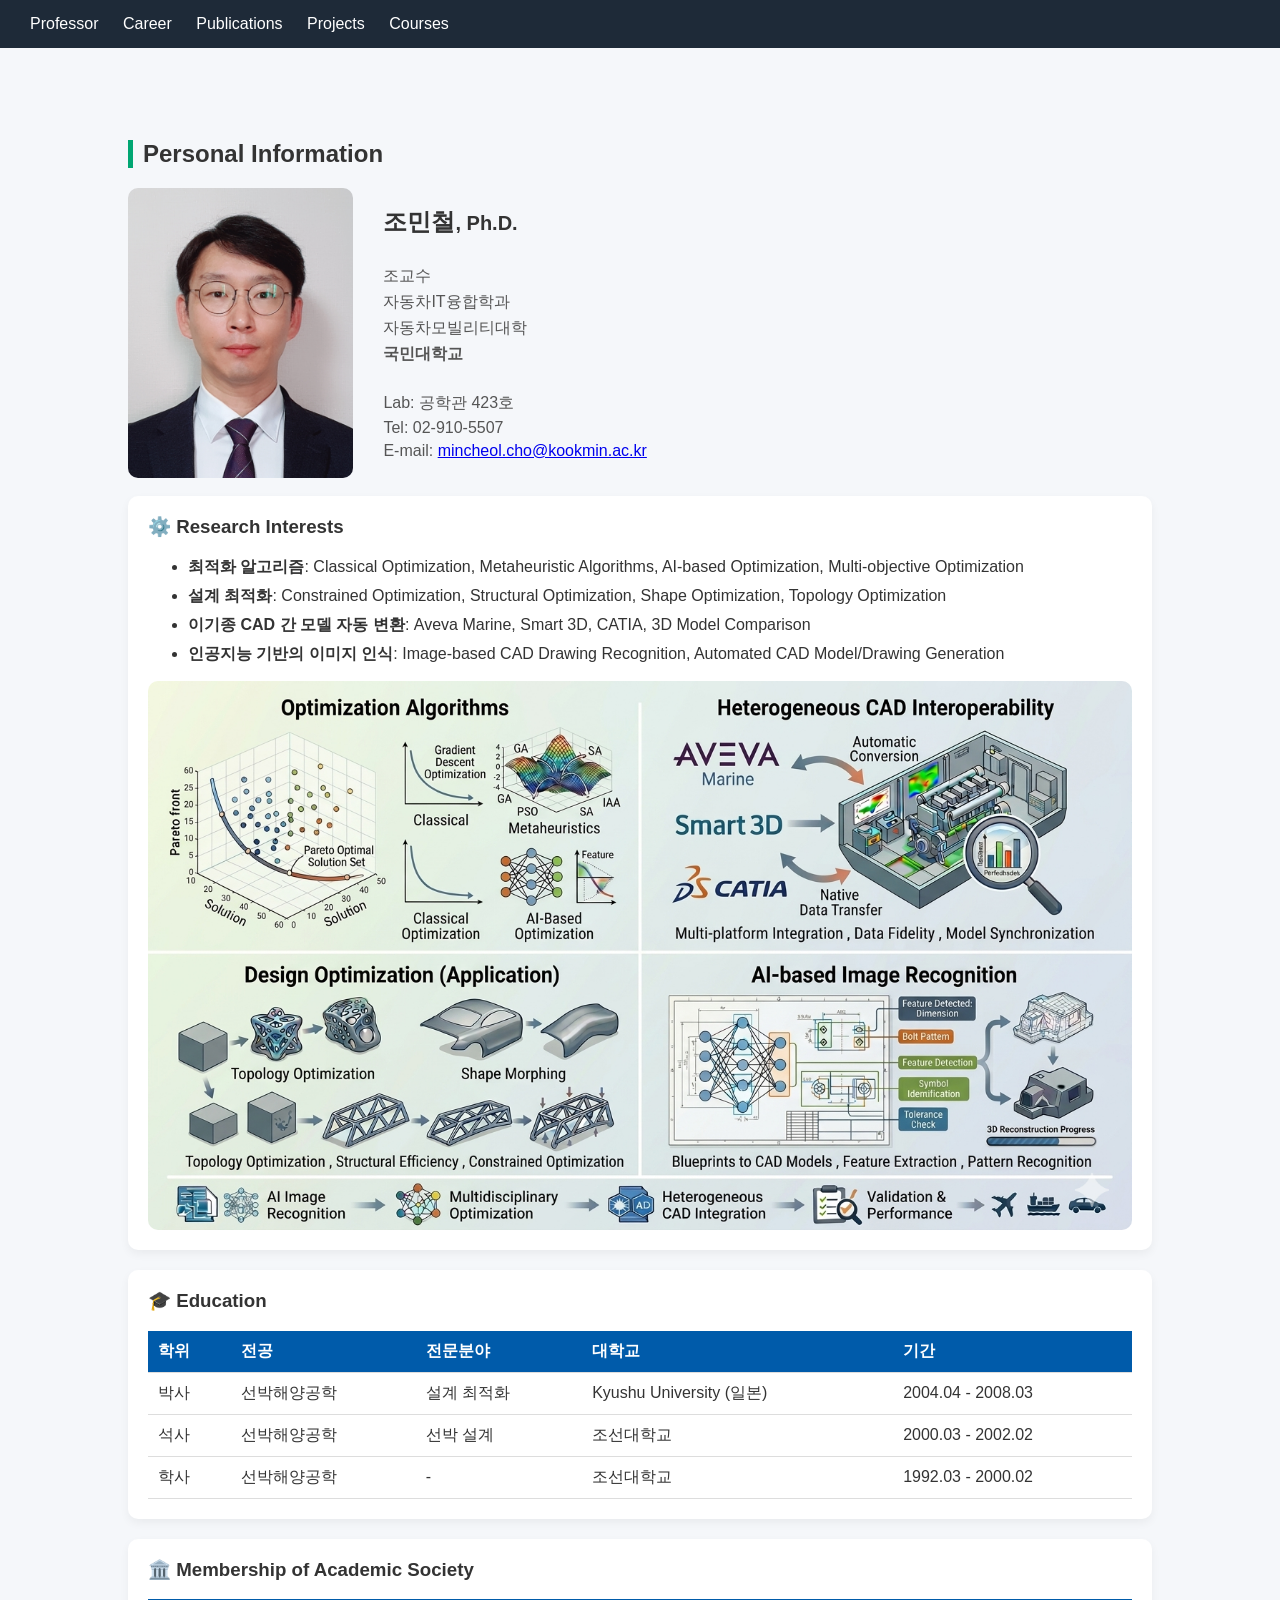
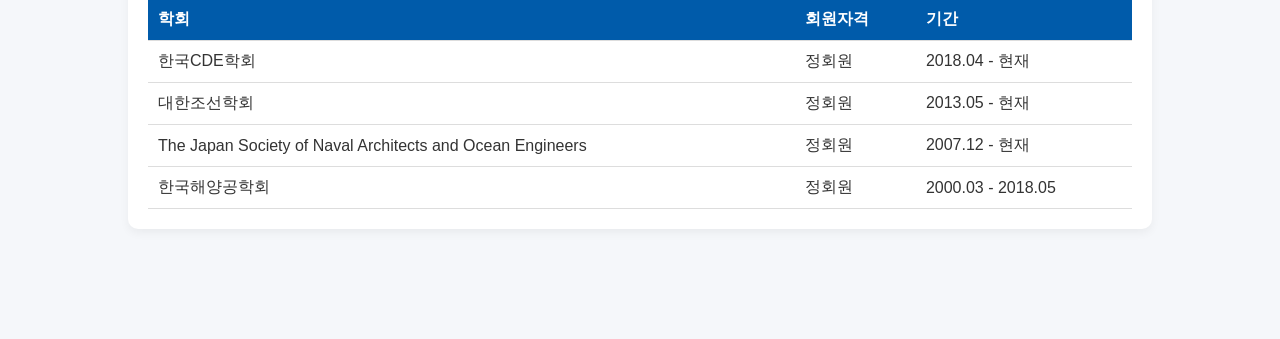
==== index.html @ 3173c576 "Add files via upload" ====
<!DOCTYPE html>
<html lang="kr">

<head>
<meta charset="UTF-8">
<meta name="viewport" content="width=device-width, initial-scale=1.0">
<title>FindX - Professor</title>
<link rel="stylesheet" href="style.css">
<link rel="icon" href="./img/kmu.ico" type="image/x-icon">
</head>

<body>

<!-- 네비게이션 -->
<nav>
    <a href="index.html">Professor</a>

    <div class="dropdown">
        <a href="career.html">Career</a>
        <div class="dropdown-content">
            <a href="career.html#industry">Industry</a>
            <a href="career.html#teaching">Teaching</a>
            <a href="career.html#service">Service</a>
        </div>
    </div>

    <div class="dropdown">
        <a href="publications.html">Publications</a>
        <div class="dropdown-content">
            <a href="publications.html#journal">Journal Articles</a>
            <a href="publications.html#conference">Conference Papers</a>
            <a href="publications.html#patent">Patents</a>
            <a href="publications.html#copyright">Copyrights</a>
        </div>
    </div>

    <a href="projects.html">Projects</a>
    <a href="courses.html">Courses</a>
</nav>

<div class="container">

<!-- 소개 -->
<section id="professor" class="section">
    <h2>Personal Information</h2>

    <div class="profile">
        <img src="./img/cho.png">

        <div class="profile-info">
            <p><h1>조민철<small>, Ph.D.</small></h1></p>
			<br>
            <p>조교수</p>
            <p>자동차IT융합학과</p>
            <p>자동차모빌리티대학</p>
            <p><strong>국민대학교</strong></p>
			<br>
			<p>Lab: 공학관 423호</p>
            <p>Tel: 02-910-5507</p>
            <p>E-mail: <a href="mailto:mincheol.cho@kookmin.ac.kr">mincheol.cho@kookmin.ac.kr</a></p>
        </div>
    </div>
	<br>

    <div class="card">
        <h3>⚙️ Research Interests</h3>
		<ul>
			<li><strong>최적화 알고리즘</strong>: Classical Optimization, Metaheuristic Algorithms, AI-based Optimization, Multi-objective Optimization</li>
			<li><strong>설계 최적화</strong>: Constrained Optimization, Structural Optimization, Shape Optimization, Topology Optimization</li>
			<li><strong>이기종 CAD 간 모델 자동 변환</strong>: Aveva Marine, Smart 3D, CATIA, 3D Model Comparison</li>
			<li><strong>인공지능 기반의 이미지 인식</strong>: Image-based CAD Drawing Recognition, Automated CAD Model/Drawing Generation</li>
		</ul>
		
		<div class="profile">
			<img src="./img/research_interests.png">
		</div>
    </div>

    <div class="card">
        <h3>🎓 Education</h3>
        <table>
            <tr><th>학위</th><th>전공</th><th>전문분야</th><th>대학교</th><th>기간</th></tr>
            <tr><td>박사</td><td>선박해양공학</td><td>설계 최적화</td><td>Kyushu University (일본)</td><td>2004.04 - 2008.03</td></tr>
            <tr><td>석사</td><td>선박해양공학</td><td>선박 설계</td><td>조선대학교</td><td>2000.03 - 2002.02</td></tr>
            <tr><td>학사</td><td>선박해양공학</td><td>-</td><td>조선대학교</td><td>1992.03 - 2000.02</td></tr>
        </table>
    </div>

    <div class="card">
        <h3>🏛️ Membership of Academic Society</h3>
        <table>
            <tr><th>학회</th><th>회원자격</th><th>기간</th></tr>
            <tr><td>한국CDE학회</td><td>정회원</td><td>2018.04 - 현재</td></tr>
            <tr><td>대한조선학회</td><td>정회원</td><td>2013.05 - 현재</td></tr>
            <tr><td>The Japan Society of Naval Architects and Ocean Engineers</td><td>정회원</td><td>2007.12 - 현재</td></tr>
            <tr><td>한국해양공학회</td><td>정회원</td><td>2000.03 - 2018.05</td></tr>
        </table>
    </div>

</section>

</div> <!-- container -->

</body>
</html>
---- style.css ----
body {
    margin: 0;
    font-family: 'Noto Sans KR', sans-serif;
    background: #F5F7Fa;
    color: #333;
}

/* 네비게이션 */
nav {
    position: fixed;
    width: 100%;
    top: 0;
    background: #1E2A38;
    padding: 15px 30px;
    z-index: 1000;
}

nav a {
    color: white;
    margin-right: 20px;
    text-decoration: none;
    font-weight: 500;
}

nav a:hover {
    color: #00C3FF;
}

/* 전체 레이아웃 */
.container {
    max-width: 1024px;
    margin: 100px auto 30px;
    padding: 20px;
}

/* 섹션 */
.section {
    margin-bottom: 60px;
	scroll-margin-top: 80px; /* 네비게이션 높이보다 약간 크게 */
}

.section h2 {
    border-left: 5px solid #00A672;
    padding-left: 10px;
    margin-bottom: 20px;
}

/* 프로필 */
.profile {
    display: flex;
    gap: 30px;
    align-items: center;
    flex-wrap: wrap;
}

.profile img {
    height: 290px;
    border-radius: 10px;
}

.profile-info h1 {
    margin: 0;
    font-size: 24px;
}

.profile-info {
    margin: 0;
    font-size: 16px;
}

.profile-info p {
    margin: 5px 0;
    color: #555;
}

/* 카드 */
.card {
    background: white;
    padding: 20px;
    margin-bottom: 20px;
    border-radius: 10px;
    box-shadow: 0 4px 10px rgba(0,0,0,0.05);
}

.card h2, .card h3 {
    margin-top: 0;
}

.card img {
    width: 100%;   /* 카드 폭에 맞춤 */
    height: auto;  /* 비율 유지 */
    display: block; /* 불필요한 여백 제거 */
}

/* 테이블 */
table {
    width: 100%;
    border-collapse: collapse;
}

th {
    /* background: #004FA1; */
	background: #005BAA;
    color: white;
}

th, td {
    padding: 10px;
    border-bottom: 1px solid #ddd;
	text-align: left;	
}

li {
    margin-bottom: 8px;
}

/* 논문 리스트 */
.paper-sci {
    padding: 15px;
    border-left: 4px solid #F49A39;
    margin-bottom: 10px;
    background: white;
    border-radius: 5px;
}

.paper-kci {
    padding: 15px;
    border-left: 4px solid #FFD13D;
    margin-bottom: 10px;
    background: white;
    border-radius: 5px;
}

.paper-int {
    padding: 15px;
    border-left: 4px solid #4B90D3;
    margin-bottom: 10px;
    background: white;
    border-radius: 5px;
}

.paper-dom {
    padding: 15px;
    border-left: 4px solid #A0D9F6;
    margin-bottom: 10px;
    background: white;
    border-radius: 5px;
}

.patent {
    padding: 15px;
    border-left: 4px solid #9D9D9D;
    margin-bottom: 10px;
    background: white;
    border-radius: 5px;
}

.copyright {
    padding: 15px;
    border-left: 4px solid #DBDBDB;
    margin-bottom: 10px;
    background: white;
    border-radius: 5px;
}

.paper-sci span, .paper-kci span, .paper-int span, .paper-dom span, .patent span, .copyright span {
    display: block;
    padding-left: 15px;
}

/* 강의과목 */
.course-curr {
	padding-top: 10px;
	padding-bottom: 0px;
	border-left: 4px solid #BCED67;
	border-radius: 5px;
    display: flex;
	gap: 20px;
}

.course {
	padding-top: 10px;
	padding-bottom: 0px;
	border-left: 4px solid #FFFFFF;
	border-radius: 5px;
    display: flex;
	gap: 20px;
}

/* 프로젝트 카드 */
.project-item {
    display: flex;
    gap: 20px;
    align-items: flex-start;
}

/* 이미지 영역 */
.project-img img {
    width: 400px;
    height: auto;
    border-radius: 8px;
}

/* 텍스트 영역 */
.project-content {
    flex: 1;
    text-align: left;
}

/* 리스트 간격 정리 */
.project-content ul {
    margin: 5px 0 0 0;
    padding-left: 20px;
}

.project-content li {
    margin: 3px 0;
}

/* 제목 간격 */
.project-content h3 {
    margin-top: 0;
}

/* 반응형 */
@media (max-width: 768px) {
    .profile {
        flex-direction: column;
        align-items: flex-start;
    }

    .system {
        flex-direction: column;
    }

    nav {
        text-align: center;
    }
}

/* 드롭다운 */
.dropdown {
    display: inline-block;
    position: relative;
}

.dropdown-content {
    display: none;
    position: absolute;
    background-color: #1E2A38;
    <!-- min-width: 150px; -->
    top: 100%;
    left: 0;
    box-shadow: 0px 8px 16px rgba(0,0,0,0.2);
	white-space: nowrap;
}

.dropdown-content a {
    display: block;
    padding: 10px;
    color: white;
}

.dropdown-content a:hover {
    background-color: #2F3E50;
}

/* hover 시 표시 */
.dropdown:hover .dropdown-content {
    display: block;
}
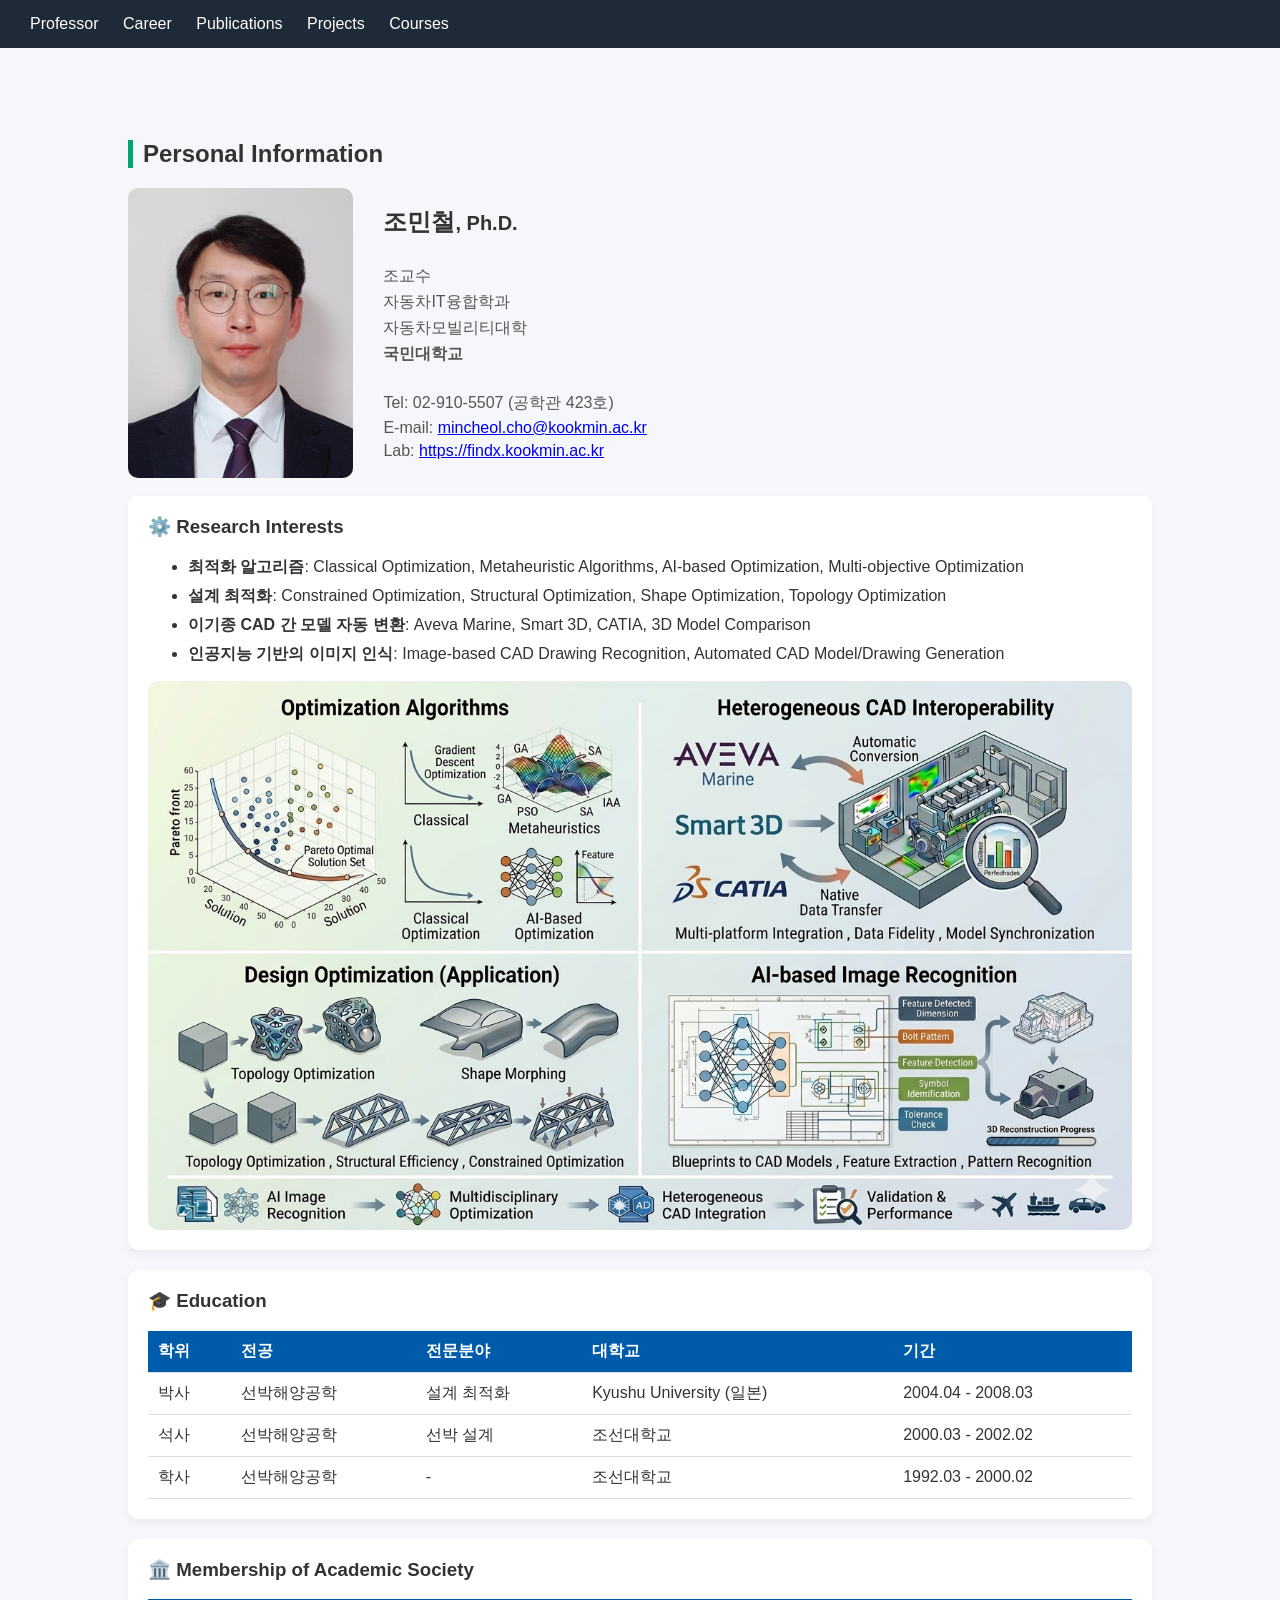
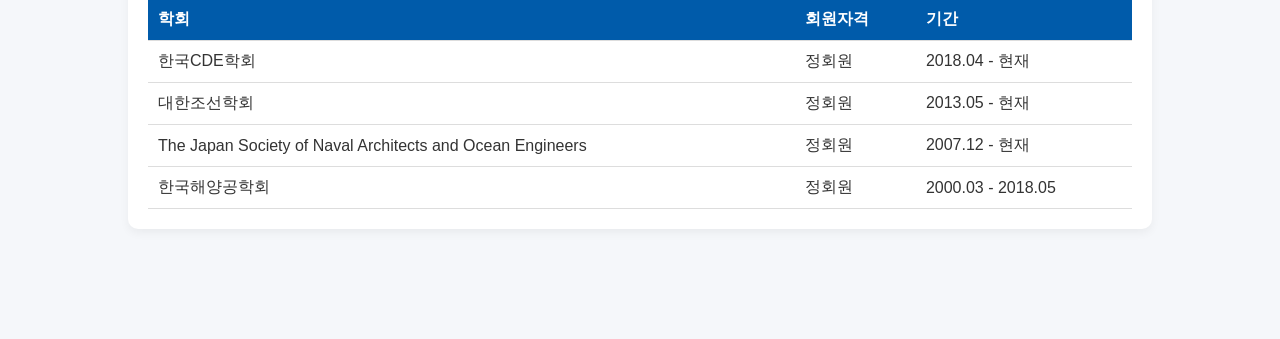
==== commit 071c5e5a: "Add files via upload" ====
--- a/index.html
+++ b/index.html
@@ -55,9 +55,9 @@
             <p>자동차모빌리티대학</p>
             <p><strong>국민대학교</strong></p>
 			<br>
-			<p>Lab: 공학관 423호</p>
-            <p>Tel: 02-910-5507</p>
+            <p>Tel: 02-910-5507 (공학관 423호)</p>
             <p>E-mail: <a href="mailto:mincheol.cho@kookmin.ac.kr">mincheol.cho@kookmin.ac.kr</a></p>
+            <p>Lab: <a href="https://findx.kookmin.ac.kr">https://findx.kookmin.ac.kr</a></p>
         </div>
     </div>
 	<br>
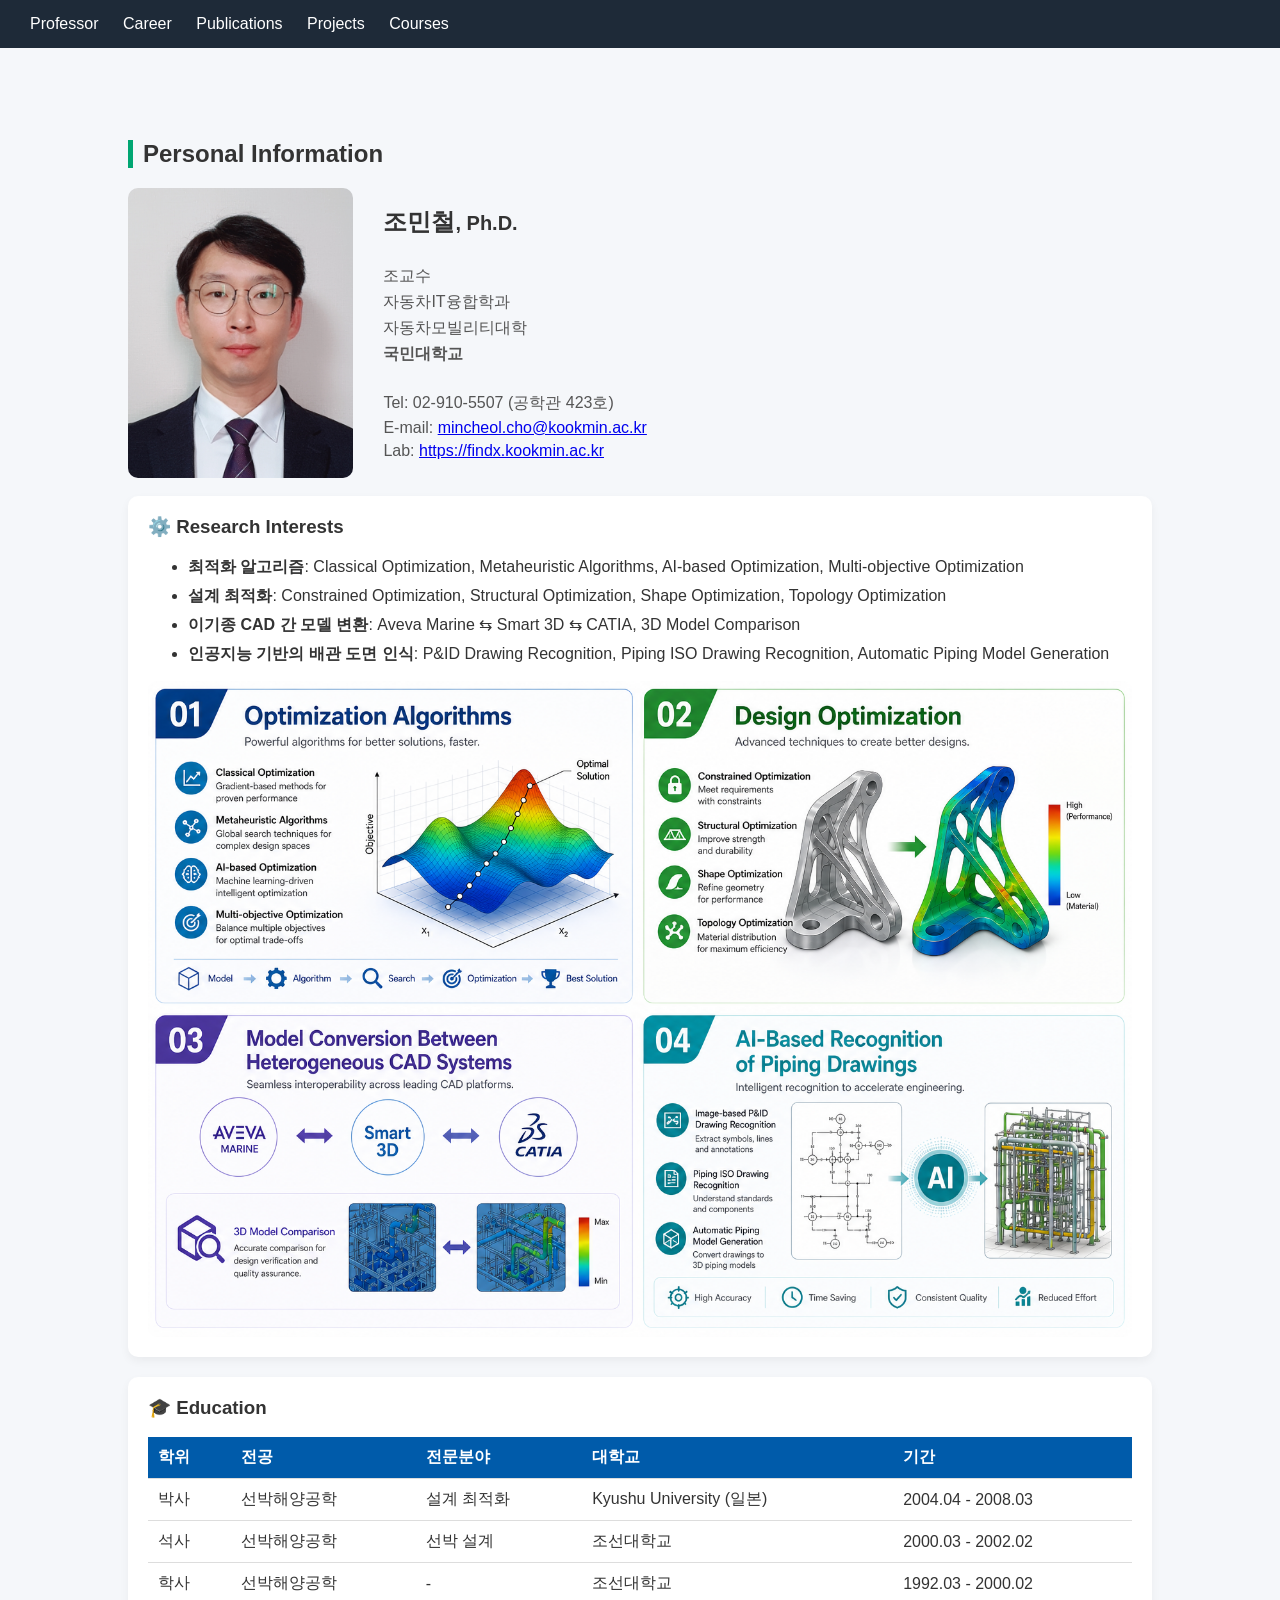
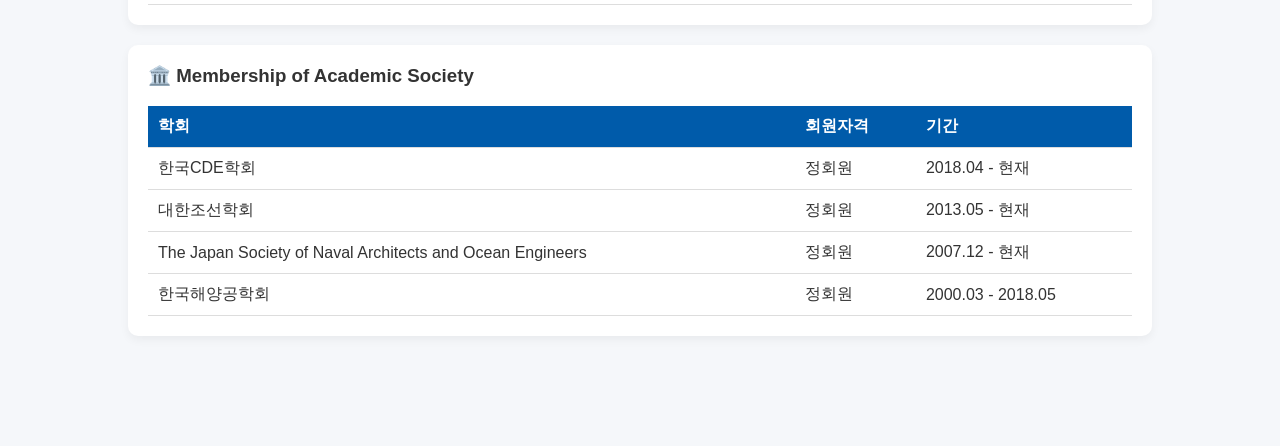
==== commit 214aee08: "Add files via upload" ====
--- a/index.html
+++ b/index.html
@@ -67,8 +67,8 @@
 		<ul>
 			<li><strong>최적화 알고리즘</strong>: Classical Optimization, Metaheuristic Algorithms, AI-based Optimization, Multi-objective Optimization</li>
 			<li><strong>설계 최적화</strong>: Constrained Optimization, Structural Optimization, Shape Optimization, Topology Optimization</li>
-			<li><strong>이기종 CAD 간 모델 자동 변환</strong>: Aveva Marine, Smart 3D, CATIA, 3D Model Comparison</li>
-			<li><strong>인공지능 기반의 이미지 인식</strong>: Image-based CAD Drawing Recognition, Automated CAD Model/Drawing Generation</li>
+			<li><strong>이기종 CAD 간 모델 변환</strong>: Aveva Marine ⇆ Smart 3D ⇆ CATIA, 3D Model Comparison</li>
+			<li><strong>인공지능 기반의 배관 도면 인식</strong>: P&ID Drawing Recognition, Piping ISO Drawing Recognition, Automatic Piping Model Generation</li>
 		</ul>
 		
 		<div class="profile">
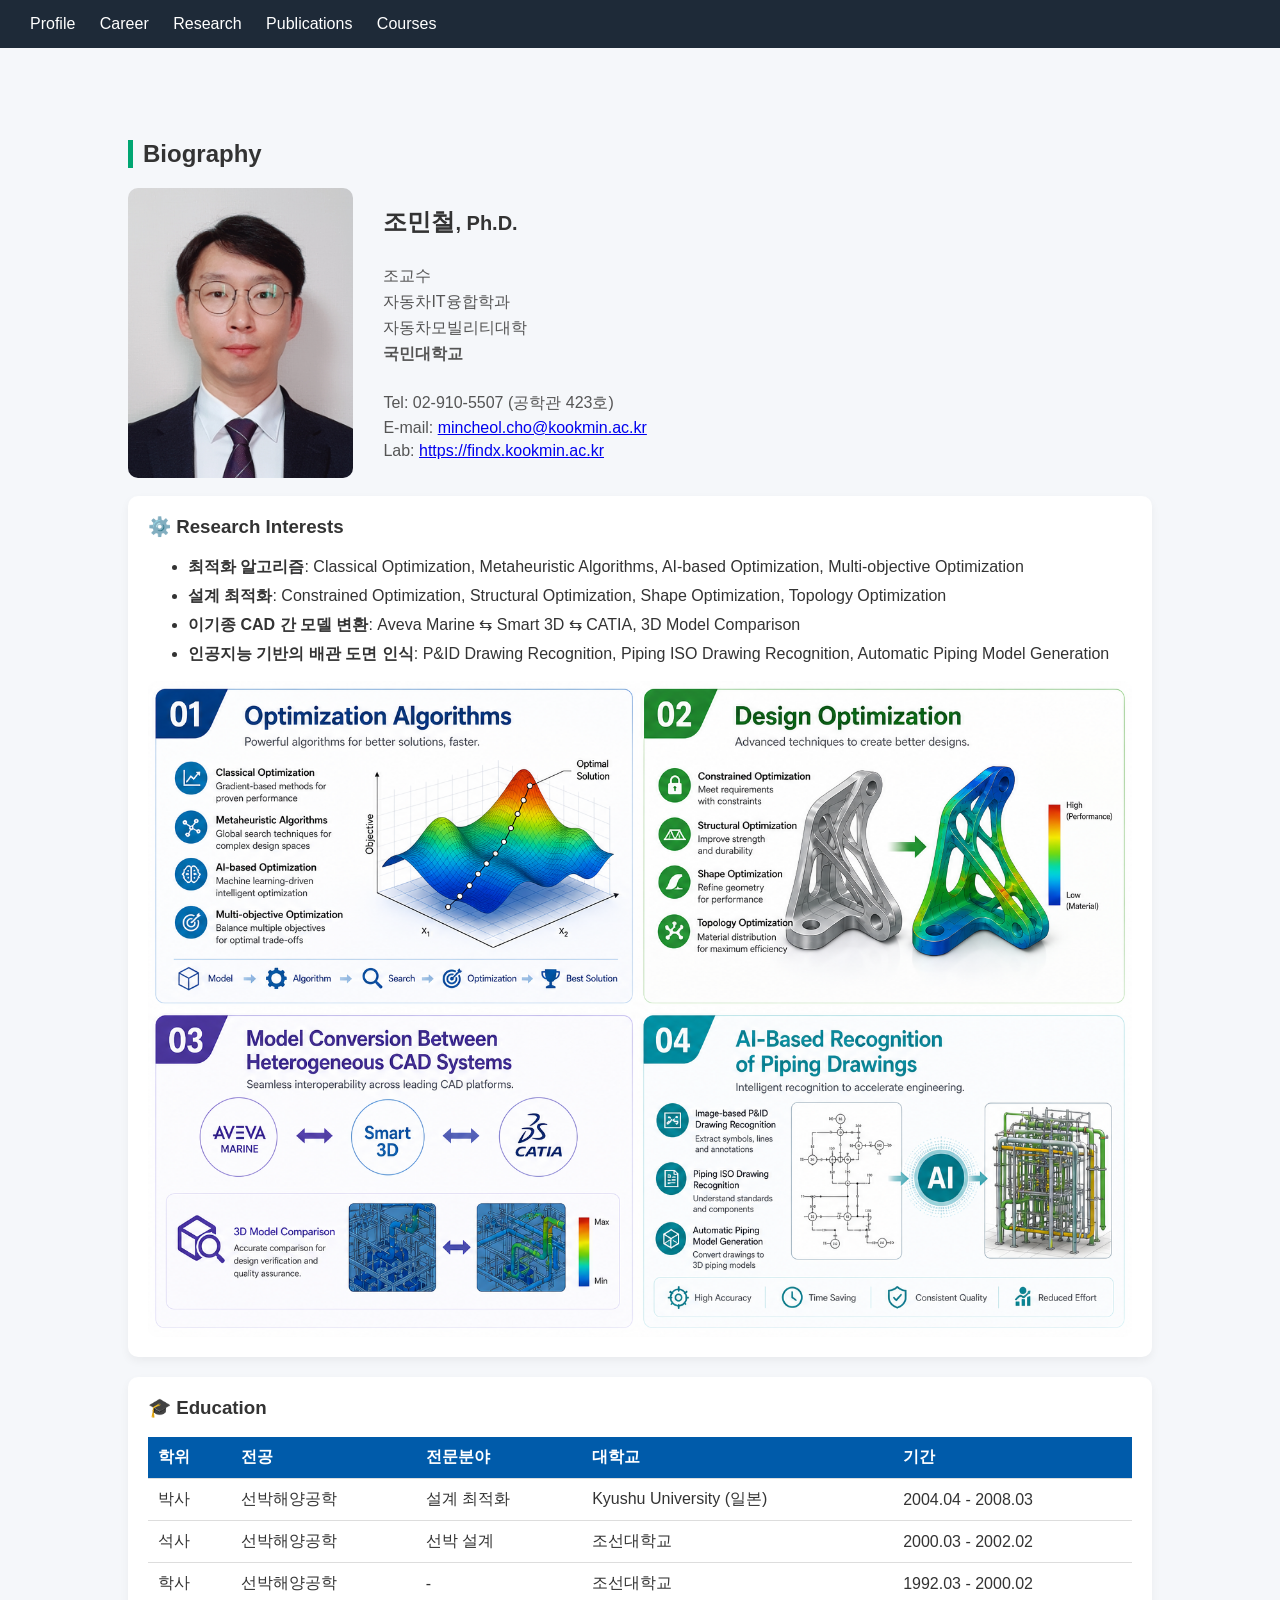
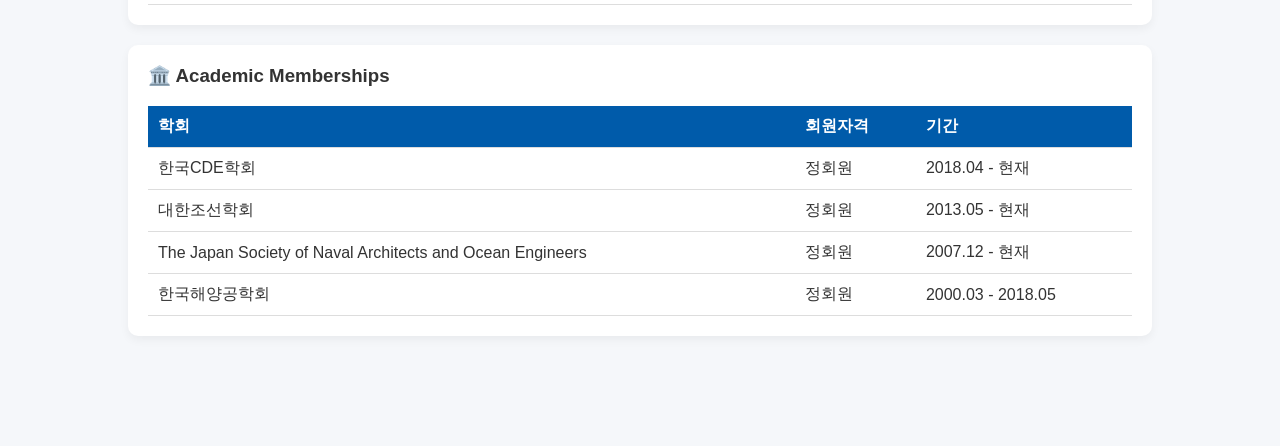
==== commit 6fa0546d: "Add files via upload" ====
--- a/index.html
+++ b/index.html
@@ -4,7 +4,7 @@
 <head>
 <meta charset="UTF-8">
 <meta name="viewport" content="width=device-width, initial-scale=1.0">
-<title>FindX - Professor</title>
+<title>FindX - Profile</title>
 <link rel="stylesheet" href="style.css">
 <link rel="icon" href="./img/kmu.ico" type="image/x-icon">
 </head>
@@ -13,7 +13,7 @@
 
 <!-- 네비게이션 -->
 <nav>
-    <a href="index.html">Professor</a>
+    <a href="index.html">Profile</a>
 
     <div class="dropdown">
         <a href="career.html">Career</a>
@@ -21,6 +21,14 @@
             <a href="career.html#industry">Industry</a>
             <a href="career.html#teaching">Teaching</a>
             <a href="career.html#service">Service</a>
+        </div>
+    </div>
+
+    <div class="dropdown">
+        <a href="research.html">Research</a>
+        <div class="dropdown-content">
+            <a href="research.html#Projects">Research Projects</a>
+            <a href="research.html#Collaborations">Collaborations</a>
         </div>
     </div>
 
@@ -34,15 +42,14 @@
         </div>
     </div>
 
-    <a href="projects.html">Projects</a>
     <a href="courses.html">Courses</a>
 </nav>
 
 <div class="container">
 
 <!-- 소개 -->
-<section id="professor" class="section">
-    <h2>Personal Information</h2>
+<section id="profile" class="section">
+    <h2>Biography</h2>
 
     <div class="profile">
         <img src="./img/cho.png">
@@ -87,7 +94,7 @@
     </div>
 
     <div class="card">
-        <h3>🏛️ Membership of Academic Society</h3>
+        <h3>🏛️ Academic Memberships</h3>
         <table>
             <tr><th>학회</th><th>회원자격</th><th>기간</th></tr>
             <tr><td>한국CDE학회</td><td>정회원</td><td>2018.04 - 현재</td></tr>
--- a/style.css
+++ b/style.css
@@ -187,38 +187,38 @@
 	gap: 20px;
 }
 
-/* 프로젝트 카드 */
-.project-item {
+/* 연구 카드 */
+.research-item {
     display: flex;
     gap: 20px;
     align-items: flex-start;
 }
 
 /* 이미지 영역 */
-.project-img img {
+.research-img img {
     width: 400px;
     height: auto;
     border-radius: 8px;
 }
 
 /* 텍스트 영역 */
-.project-content {
+.research-content {
     flex: 1;
     text-align: left;
 }
 
 /* 리스트 간격 정리 */
-.project-content ul {
+.research-content ul {
     margin: 5px 0 0 0;
     padding-left: 20px;
 }
 
-.project-content li {
+.research-content li {
     margin: 3px 0;
 }
 
 /* 제목 간격 */
-.project-content h3 {
+.research-content h3 {
     margin-top: 0;
 }
 
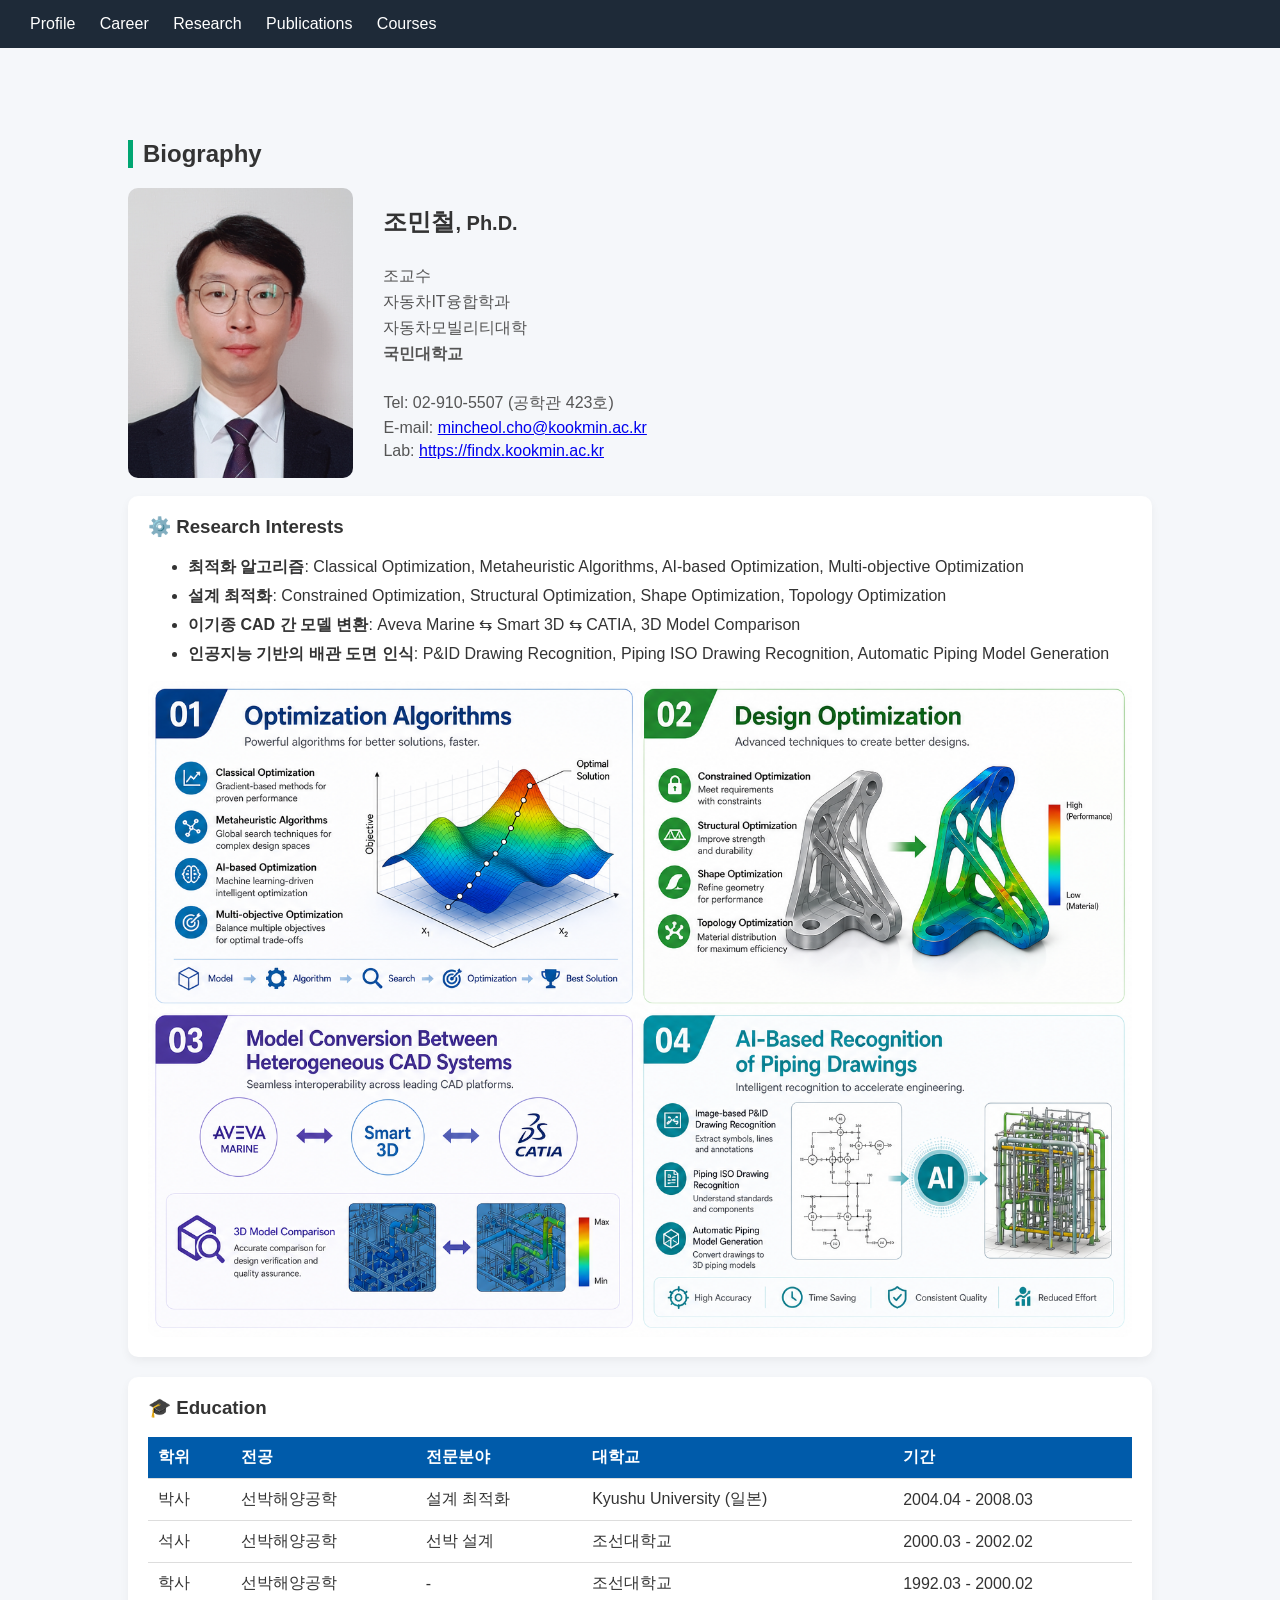
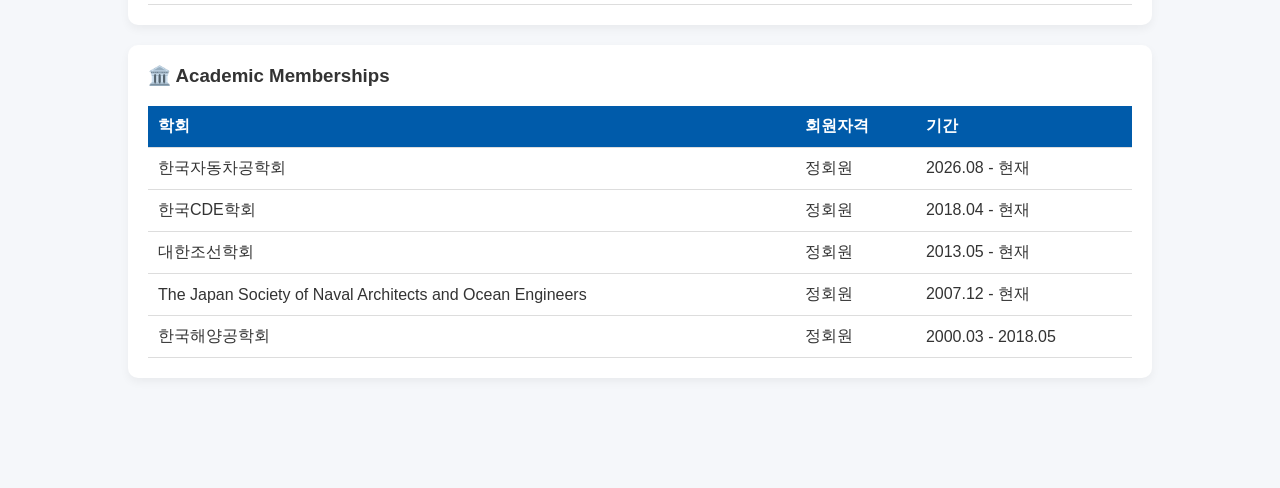
==== commit 19b3af33: "Update homepage" ====
--- a/index.html
+++ b/index.html
@@ -97,6 +97,7 @@
         <h3>🏛️ Academic Memberships</h3>
         <table>
             <tr><th>학회</th><th>회원자격</th><th>기간</th></tr>
+            <tr><td>한국자동차공학회</td><td>정회원</td><td>2026.08 - 현재</td></tr>
             <tr><td>한국CDE학회</td><td>정회원</td><td>2018.04 - 현재</td></tr>
             <tr><td>대한조선학회</td><td>정회원</td><td>2013.05 - 현재</td></tr>
             <tr><td>The Japan Society of Naval Architects and Ocean Engineers</td><td>정회원</td><td>2007.12 - 현재</td></tr>
--- a/style.css
+++ b/style.css
@@ -169,7 +169,7 @@
 }
 
 /* 강의과목 */
-.course-curr {
+.course-current {
 	padding-top: 10px;
 	padding-bottom: 0px;
 	border-left: 4px solid #BCED67;
@@ -178,10 +178,10 @@
 	gap: 20px;
 }
 
-.course {
+.course-previous {
 	padding-top: 10px;
 	padding-bottom: 0px;
-	border-left: 4px solid #FFFFFF;
+	border-left: 4px solid #DBDBDB;
 	border-radius: 5px;
     display: flex;
 	gap: 20px;
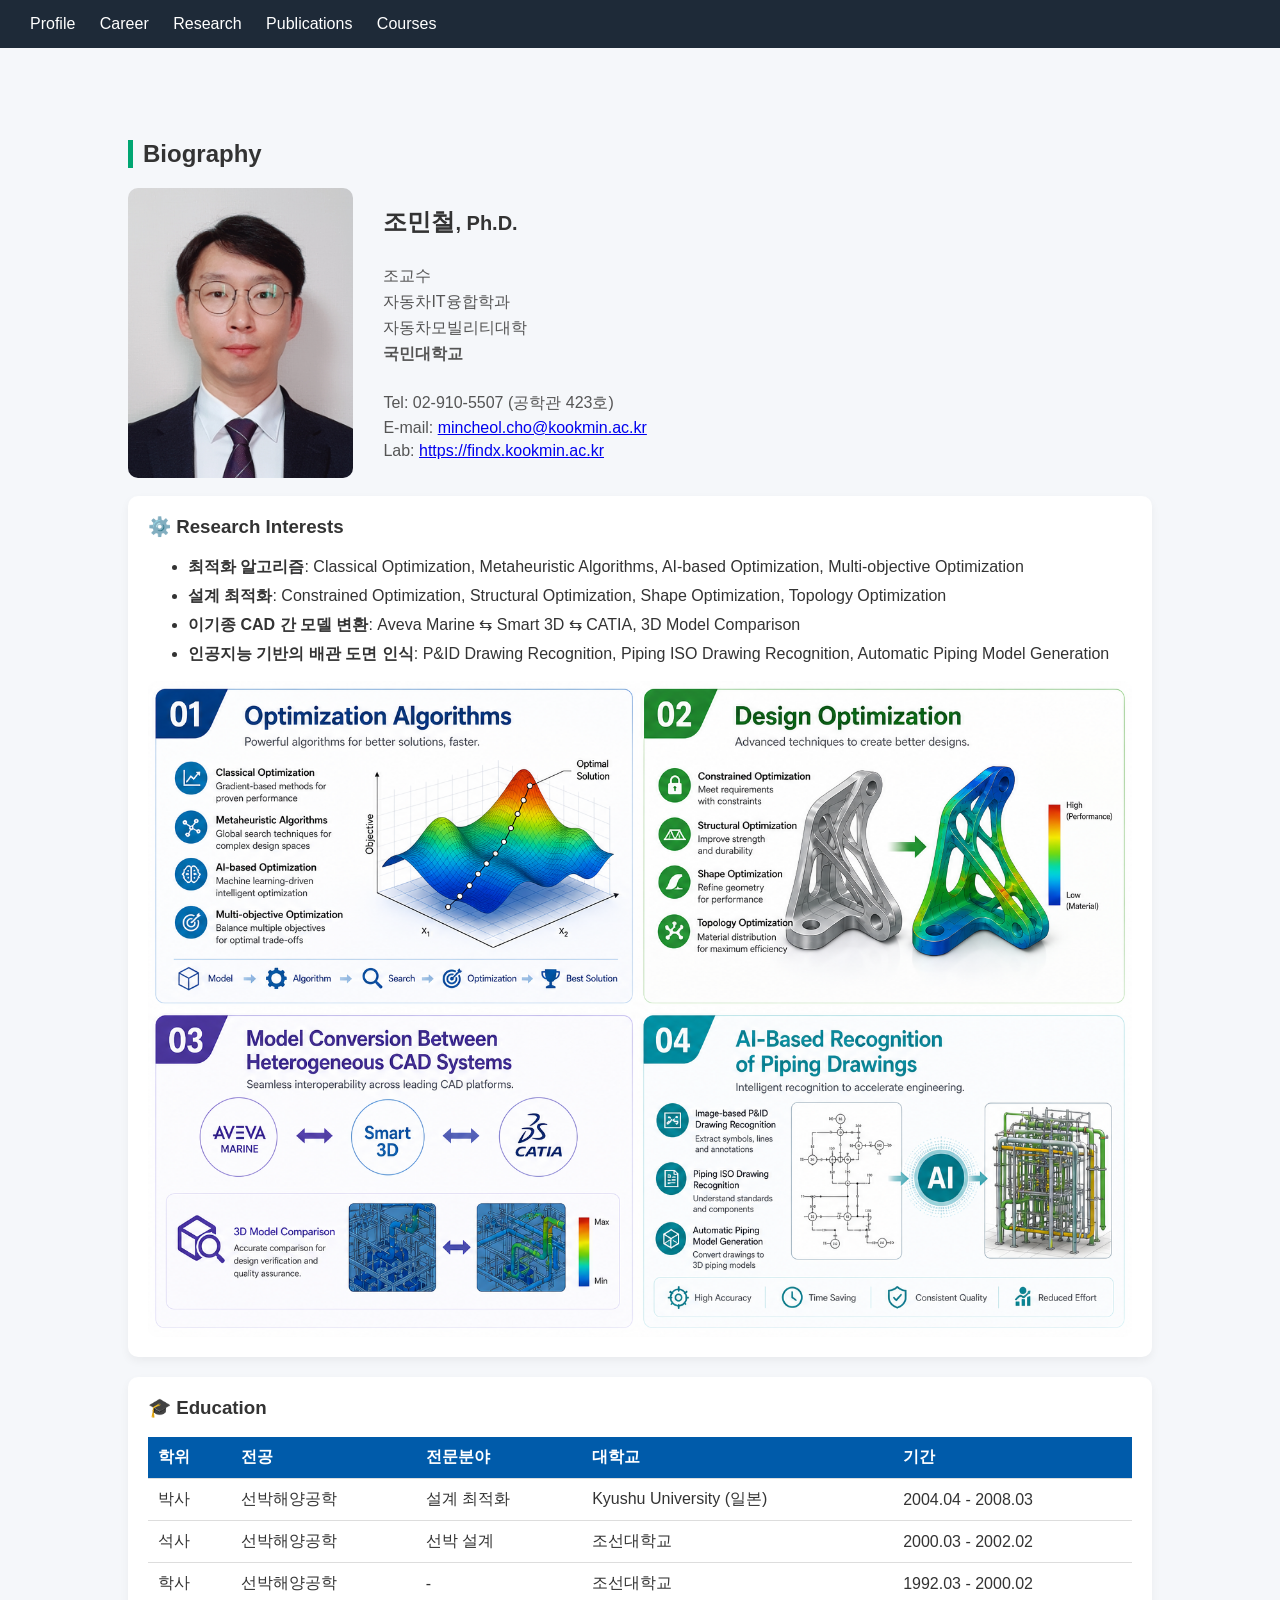
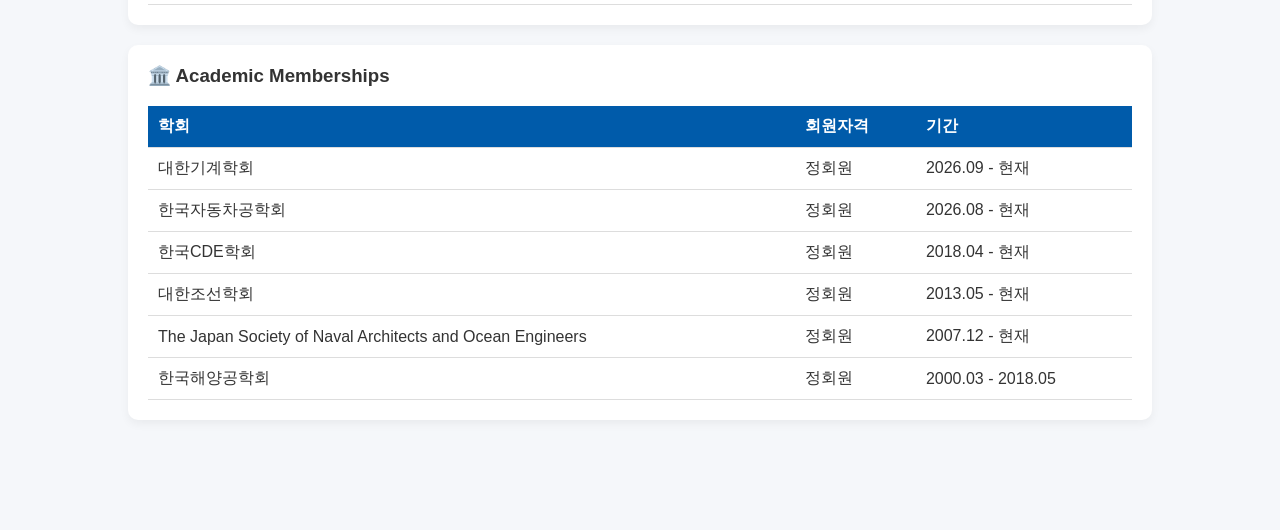
==== commit 26828cb2: "Update homepage" ====
--- a/index.html
+++ b/index.html
@@ -97,6 +97,7 @@
         <h3>🏛️ Academic Memberships</h3>
         <table>
             <tr><th>학회</th><th>회원자격</th><th>기간</th></tr>
+            <tr><td>대한기계학회</td><td>정회원</td><td>2026.09 - 현재</td></tr>
             <tr><td>한국자동차공학회</td><td>정회원</td><td>2026.08 - 현재</td></tr>
             <tr><td>한국CDE학회</td><td>정회원</td><td>2018.04 - 현재</td></tr>
             <tr><td>대한조선학회</td><td>정회원</td><td>2013.05 - 현재</td></tr>
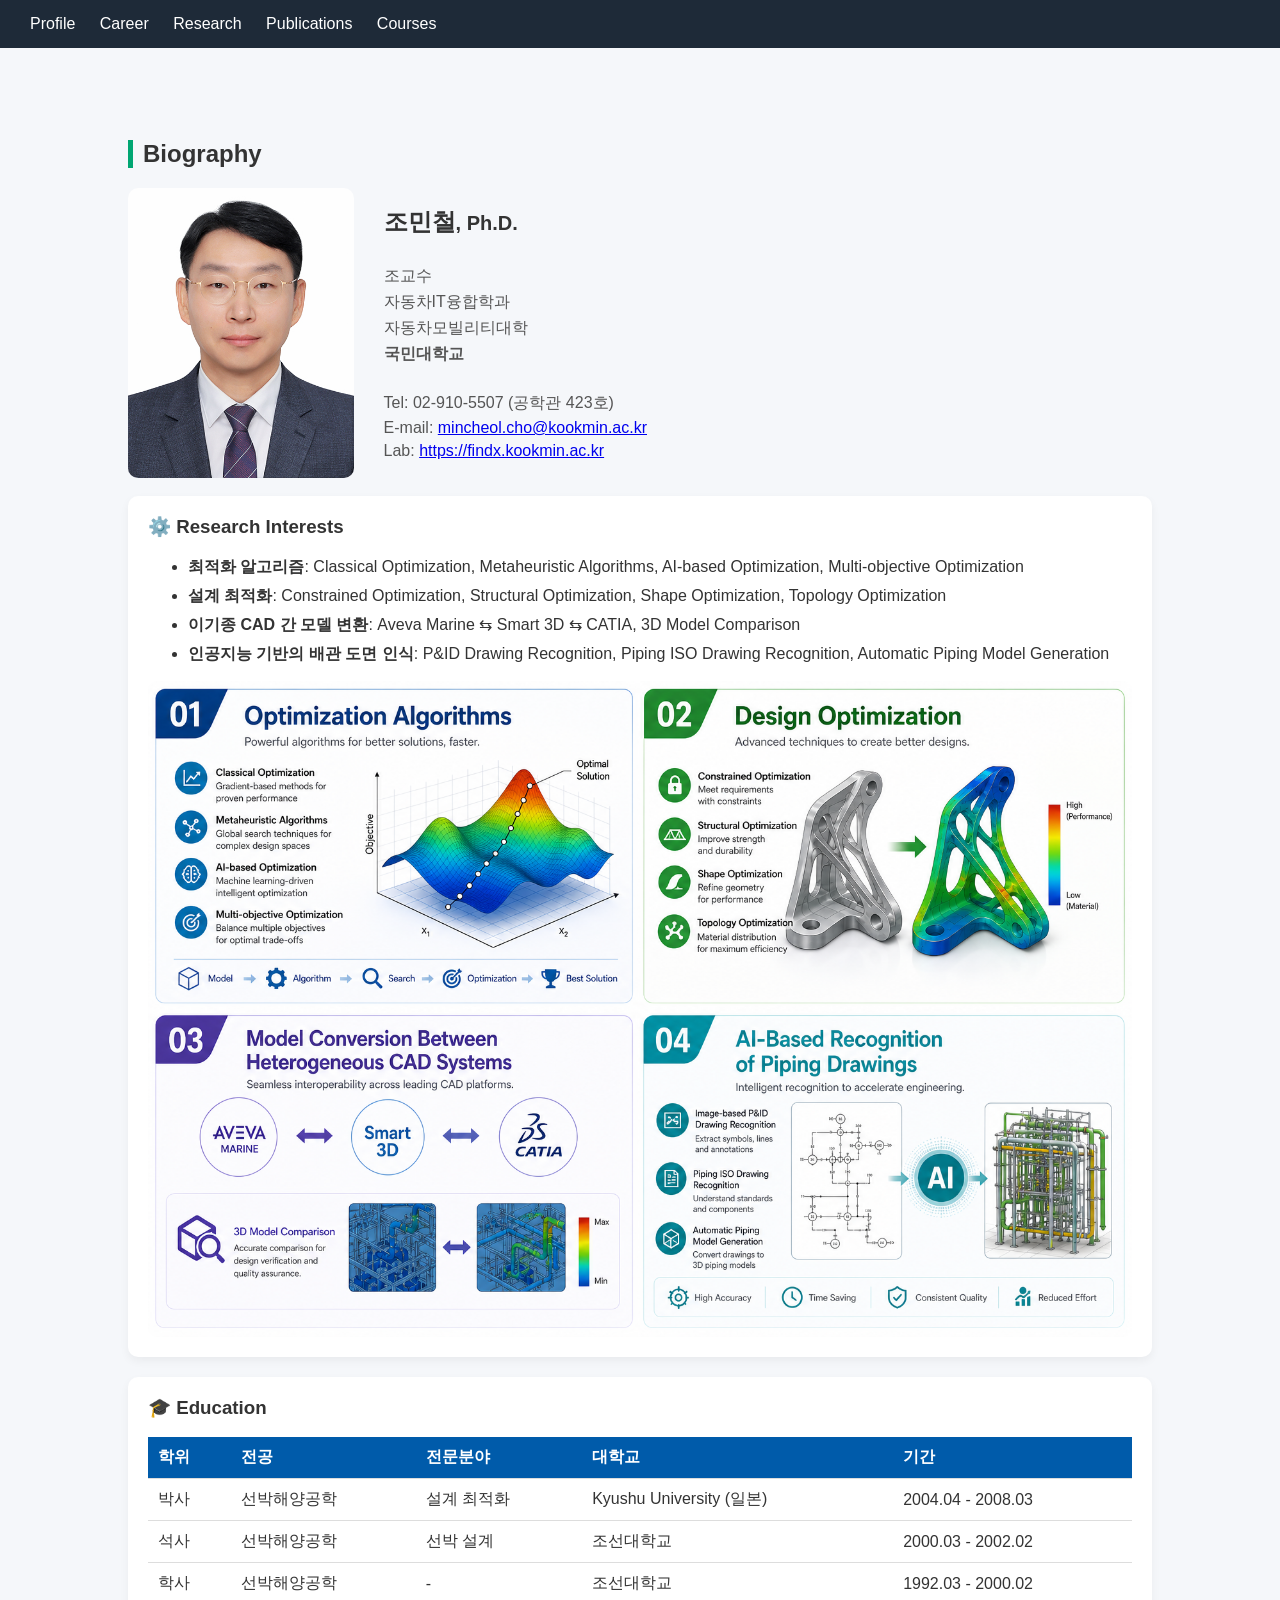
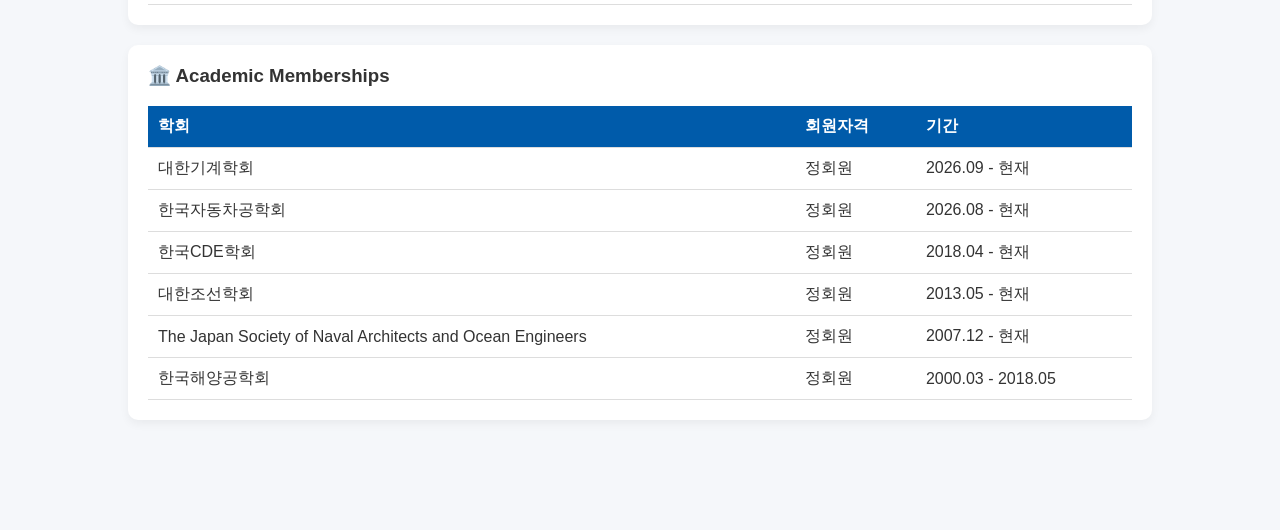
==== commit 31a9f466: "Update homepage" ====
--- a/index.html
+++ b/index.html
@@ -52,7 +52,7 @@
     <h2>Biography</h2>
 
     <div class="profile">
-        <img src="./img/cho.png">
+        <img src="./img/cho.jpg">
 
         <div class="profile-info">
             <p><h1>조민철<small>, Ph.D.</small></h1></p>
